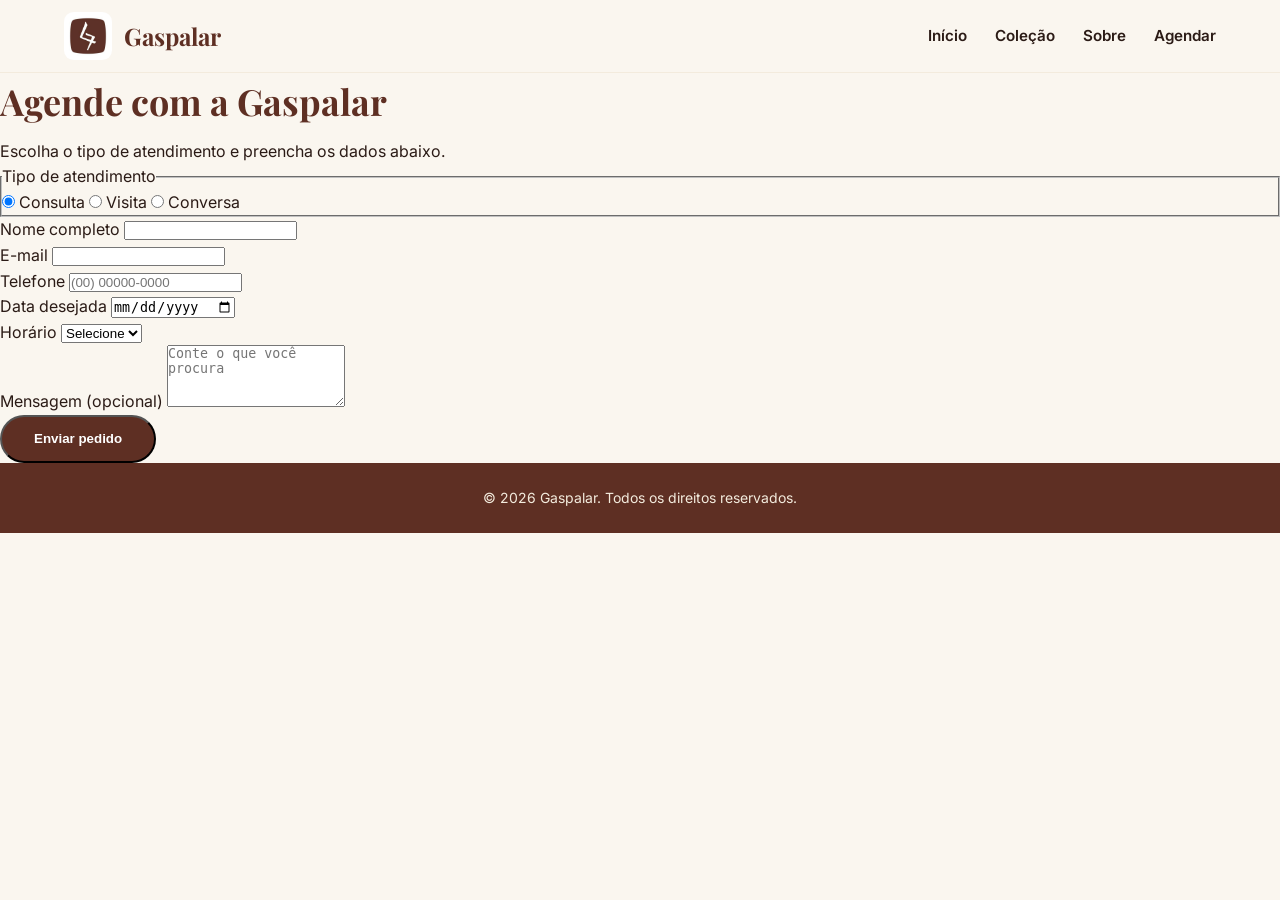
==== agendar.html @ da935040 "site finalizado com muito amor para o renanzinho, compre conosco!!" ====
<!DOCTYPE html>
<html lang="pt-BR">
<head>
  <meta charset="UTF-8">
  <meta name="viewport" content="width=device-width, initial-scale=1.0">
  <title>Agendar | Gaspalar</title>
  <link rel="preconnect" href="https://fonts.googleapis.com">
  <link rel="preconnect" href="https://fonts.gstatic.com" crossorigin>
  <link href="https://fonts.googleapis.com/css2?family=Inter:wght@400;600&family=Playfair+Display:wght@600;700&display=swap" rel="stylesheet">
  <link rel="stylesheet" href="style.css">
</head>
<body>
  <header class="topo">
    <a class="logo" href="index.html">
      <img src="img/images.jpg LOGO GASPALAR.jpg" alt="Logo da Gaspalar">
      <span>Gaspalar</span>
    </a>
    <nav>
      <ul>
        <li><a href="index.html#inicio">Início</a></li>
        <li><a href="index.html#colecao">Coleção</a></li>
        <li><a href="index.html#sobre">Sobre</a></li>
        <li><a href="agendar.html">Agendar</a></li>
      </ul>
    </nav>
  </header>

  <main>
    <section class="agendar">
      <h1 class="titulo-secao">Agende com a Gaspalar</h1>
      <p class="subtitulo">Escolha o tipo de atendimento e preencha os dados abaixo.</p>

      <form class="form-card" action="obrigado.html" method="get">
        <fieldset class="tipos">
          <legend>Tipo de atendimento</legend>
          <label class="tipo">
            <input type="radio" name="tipo" value="consulta" checked>
            <span>Consulta</span>
          </label>
          <label class="tipo">
            <input type="radio" name="tipo" value="visita">
            <span>Visita</span>
          </label>
          <label class="tipo">
            <input type="radio" name="tipo" value="conversa">
            <span>Conversa</span>
          </label>
        </fieldset>

        <div class="campo">
          <label for="nome">Nome completo</label>
          <input type="text" id="nome" name="nome" required>
        </div>

        <div class="linha">
          <div class="campo">
            <label for="email">E-mail</label>
            <input type="email" id="email" name="email" required>
          </div>
          <div class="campo">
            <label for="telefone">Telefone</label>
            <input type="tel" id="telefone" name="telefone" placeholder="(00) 00000-0000" required>
          </div>
        </div>

        <div class="linha">
          <div class="campo">
            <label for="data">Data desejada</label>
            <input type="date" id="data" name="data" required>
          </div>
          <div class="campo">
            <label for="horario">Horário</label>
            <select id="horario" name="horario" required>
              <option value="">Selecione</option>
              <option>09:00</option>
              <option>10:00</option>
              <option>11:00</option>
              <option>14:00</option>
              <option>15:00</option>
              <option>16:00</option>
            </select>
          </div>
        </div>

        <div class="campo">
          <label for="mensagem">Mensagem (opcional)</label>
          <textarea id="mensagem" name="mensagem" rows="4" placeholder="Conte o que você procura"></textarea>
        </div>

        <button class="btn" type="submit">Enviar pedido</button>
      </form>

    </section>
  </main>

  <footer class="rodape">
    <p>&copy; 2026 Gaspalar. Todos os direitos reservados.</p>
  </footer>
</body>
</html>
---- style.css ----
:root {
  --cafe: #5e2f23;
  --caramelo: #c77d2e;
  --bege: #f3ebdd;
  --creme: #faf6ef;
  --texto: #2b1b16;
  --branco: #ffffff;
  --fonte-titulo: "Playfair Display", Georgia, serif;
  --fonte-texto: "Inter", Arial, sans-serif;
  --raio: 1.25rem;
  --sombra: 0 0.5rem 1.5rem rgba(60, 30, 20, 0.12);
}

* { margin: 0; padding: 0; box-sizing: border-box; }
html { scroll-behavior: smooth; }
body { font-family: var(--fonte-texto); font-size: 1rem; line-height: 1.6; color: var(--texto); background: var(--creme); }
img { display: block; max-width: 100%; }

.topo { position: sticky; top: 0; z-index: 10; display: flex; justify-content: space-between; align-items: center; padding: 0.75rem 5%; background: var(--creme); border-bottom: 0.0625rem solid var(--bege); }
.logo { display: flex; align-items: center; gap: 0.75rem; font-family: var(--fonte-titulo); font-size: 1.5rem; font-weight: 700; color: var(--cafe); text-decoration: none; }
.logo img { width: 3rem; height: 3rem; border-radius: 0.6rem; }
nav ul { display: flex; gap: 1.75rem; list-style: none; }
nav a { font-size: 0.95rem; font-weight: 600; color: var(--texto); text-decoration: none; }

.rodape { padding: 1.5rem 5%; text-align: center; font-size: 0.875rem; color: var(--bege); background: var(--cafe); }

.hero { display: grid; grid-template-columns: 1fr 1fr; gap: 3rem; align-items: center; padding: 4rem 5%; background: var(--bege); }
.hero h1 { font-family: var(--fonte-titulo); font-size: 3rem; line-height: 1.15; color: var(--cafe); }
.hero p { max-width: 32rem; margin: 1.25rem 0 2rem; font-size: 1.15rem; }
.hero img { border-radius: 1.5rem; box-shadow: var(--sombra); }

.btn { display: inline-block; padding: 0.9rem 2rem; font-weight: 600; color: var(--branco); background: var(--cafe); border-radius: 62rem; text-decoration: none; }

.colecao { padding: 4rem 5%; text-align: center; }
.titulo-secao { font-family: var(--fonte-titulo); font-size: 2.25rem; color: var(--cafe); }
.subtitulo { margin-top: 0.5rem; }
.cards { display: grid; grid-template-columns: repeat(auto-fit, minmax(16rem, 1fr)); gap: 2rem; margin-top: 2.5rem; }
.card { overflow: hidden; text-align: left; background: var(--branco); border-radius: var(--raio); box-shadow: var(--sombra); }
.card img { width: 100%; aspect-ratio: 1 / 1; object-fit: cover; }
.card div { padding: 1.25rem 1.5rem 1.5rem; }
.card h3 { margin-bottom: 0.4rem; font-family: var(--fonte-titulo); font-size: 1.3rem; color: var(--cafe); }

/* Animações com transition */
.btn { transition: background 0.3s ease, transform 0.3s ease; }
.btn:hover { background: var(--caramelo); transform: translateY(-0.2rem); }
nav a { transition: color 0.3s ease; }
nav a:hover { color: var(--caramelo); }
.card { transition: transform 0.35s ease, box-shadow 0.35s ease; }
.card:hover { transform: translateY(-0.5rem); box-shadow: 0 1rem 2rem rgba(60, 30, 20, 0.2); }
.card img { transition: transform 0.5s ease; }
.card:hover img { transform: scale(1.06); }
.logo img { transition: transform 0.3s ease; }
.logo:hover img { transform: rotate(-6deg); }

@keyframes aparecer { from { opacity: 0; transform: translateY(1.5rem); } to { opacity: 1; transform: none; } }
.hero-texto, .hero img { animation: aparecer 0.9s ease both; }
.hero img { animation-delay: 0.2s; }

.sobre, .contato { padding: 4rem 5%; text-align: center; }
.sobre p { max-width: 40rem; margin: 1rem auto 0; }
.contato { color: var(--branco); background: var(--cafe); }
.contato .titulo-secao { color: var(--branco); }
.contato p { margin: 0.75rem 0 1.75rem; }
.btn-claro { color: var(--cafe); background: var(--bege); }

@media (max-width: 48rem) {
  .topo { flex-direction: column; gap: 0.75rem; }
  nav ul { gap: 1.1rem; }
  .hero { grid-template-columns: 1fr; padding: 2.5rem 5%; gap: 2rem; text-align: center; }
  .hero h1 { font-size: 2.1rem; }
  .hero p { margin-inline: auto; }
  .titulo-secao { font-size: 1.8rem; }
}
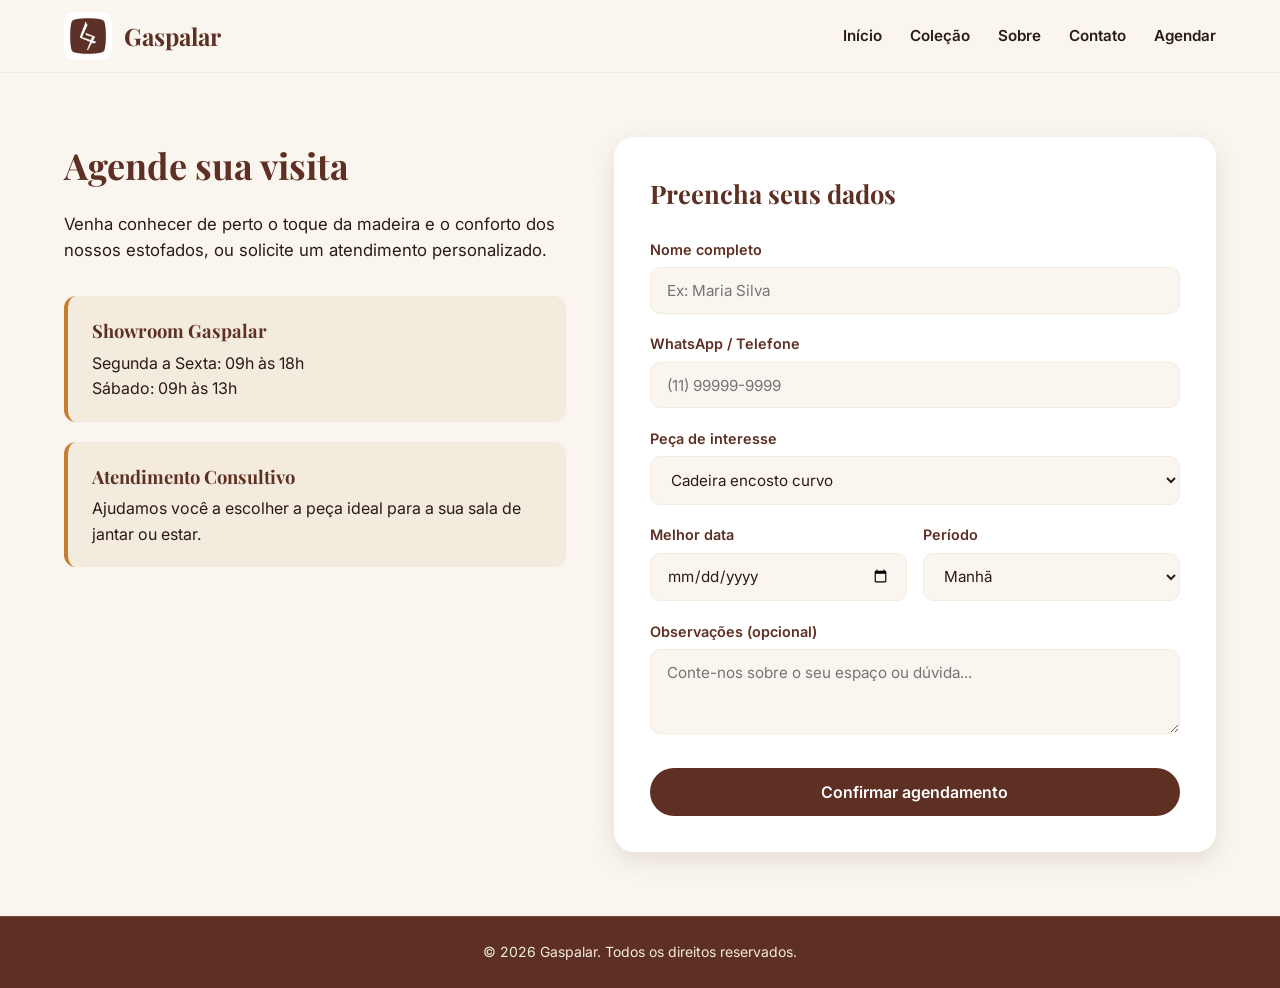
==== commit a3f9f4af: "ajustes final compre conosco renanzinho!!" ====
--- a/agendar.html
+++ b/agendar.html
@@ -3,7 +3,7 @@
 <head>
   <meta charset="UTF-8">
   <meta name="viewport" content="width=device-width, initial-scale=1.0">
-  <title>Agendar | Gaspalar</title>
+  <title>Agendar Visita | Gaspalar</title>
   <link rel="preconnect" href="https://fonts.googleapis.com">
   <link rel="preconnect" href="https://fonts.gstatic.com" crossorigin>
   <link href="https://fonts.googleapis.com/css2?family=Inter:wght@400;600&family=Playfair+Display:wght@600;700&display=swap" rel="stylesheet">
@@ -20,76 +20,73 @@
         <li><a href="index.html#inicio">Início</a></li>
         <li><a href="index.html#colecao">Coleção</a></li>
         <li><a href="index.html#sobre">Sobre</a></li>
+        <li><a href="index.html#contato">Contato</a></li>
         <li><a href="agendar.html">Agendar</a></li>
       </ul>
     </nav>
   </header>
 
   <main>
-    <section class="agendar">
-      <h1 class="titulo-secao">Agende com a Gaspalar</h1>
-      <p class="subtitulo">Escolha o tipo de atendimento e preencha os dados abaixo.</p>
+    <section class="pagina-agendar">
+      <div class="agendar-info">
+        <h1 class="titulo-secao">Agende sua visita</h1>
+        <p>Venha conhecer de perto o toque da madeira e o conforto dos nossos estofados, ou solicite um atendimento personalizado.</p>
+        
+        <div class="info-box">
+          <h3>Showroom Gaspalar</h3>
+          <p>Segunda a Sexta: 09h às 18h<br>Sábado: 09h às 13h</p>
+        </div>
 
-      <form class="form-card" action="obrigado.html" method="get">
-        <fieldset class="tipos">
-          <legend>Tipo de atendimento</legend>
-          <label class="tipo">
-            <input type="radio" name="tipo" value="consulta" checked>
-            <span>Consulta</span>
-          </label>
-          <label class="tipo">
-            <input type="radio" name="tipo" value="visita">
-            <span>Visita</span>
-          </label>
-          <label class="tipo">
-            <input type="radio" name="tipo" value="conversa">
-            <span>Conversa</span>
-          </label>
-        </fieldset>
+        <div class="info-box">
+          <h3>Atendimento Consultivo</h3>
+          <p>Ajudamos você a escolher a peça ideal para a sua sala de jantar ou estar.</p>
+        </div>
+      </div>
+
+      <form class="form-agendar" action="#confirmado">
+        <h2>Preencha seus dados</h2>
 
         <div class="campo">
           <label for="nome">Nome completo</label>
-          <input type="text" id="nome" name="nome" required>
+          <input type="text" id="nome" name="nome" placeholder="Ex: Maria Silva" required>
         </div>
 
-        <div class="linha">
-          <div class="campo">
-            <label for="email">E-mail</label>
-            <input type="email" id="email" name="email" required>
-          </div>
-          <div class="campo">
-            <label for="telefone">Telefone</label>
-            <input type="tel" id="telefone" name="telefone" placeholder="(00) 00000-0000" required>
-          </div>
+        <div class="campo">
+          <label for="telefone">WhatsApp / Telefone</label>
+          <input type="tel" id="telefone" name="telefone" placeholder="(11) 99999-9999" required>
         </div>
 
-        <div class="linha">
+        <div class="campo">
+          <label for="modelo">Peça de interesse</label>
+          <select id="modelo" name="modelo">
+            <option value="curvo">Cadeira encosto curvo</option>
+            <option value="tecido">Cadeira estofada em tecido</option>
+            <option value="uxua">Poltrona ÚXUA 226</option>
+            <option value="todos">Quero conhecer toda a coleção</option>
+          </select>
+        </div>
+
+        <div class="campo-duplo">
           <div class="campo">
-            <label for="data">Data desejada</label>
+            <label for="data">Melhor data</label>
             <input type="date" id="data" name="data" required>
           </div>
           <div class="campo">
-            <label for="horario">Horário</label>
-            <select id="horario" name="horario" required>
-              <option value="">Selecione</option>
-              <option>09:00</option>
-              <option>10:00</option>
-              <option>11:00</option>
-              <option>14:00</option>
-              <option>15:00</option>
-              <option>16:00</option>
+            <label for="periodo">Período</label>
+            <select id="periodo" name="periodo">
+              <option value="manha">Manhã</option>
+              <option value="tarde">Tarde</option>
             </select>
           </div>
         </div>
 
         <div class="campo">
-          <label for="mensagem">Mensagem (opcional)</label>
-          <textarea id="mensagem" name="mensagem" rows="4" placeholder="Conte o que você procura"></textarea>
+          <label for="mensagem">Observações (opcional)</label>
+          <textarea id="mensagem" name="mensagem" rows="3" placeholder="Conte-nos sobre o seu espaço ou dúvida..."></textarea>
         </div>
 
-        <button class="btn" type="submit">Enviar pedido</button>
+        <button type="submit" class="btn btn-full">Confirmar agendamento</button>
       </form>
-
     </section>
   </main>
 
--- a/style.css
+++ b/style.css
@@ -11,63 +11,543 @@
   --sombra: 0 0.5rem 1.5rem rgba(60, 30, 20, 0.12);
 }
 
-* { margin: 0; padding: 0; box-sizing: border-box; }
-html { scroll-behavior: smooth; }
-body { font-family: var(--fonte-texto); font-size: 1rem; line-height: 1.6; color: var(--texto); background: var(--creme); }
-img { display: block; max-width: 100%; }
-
-.topo { position: sticky; top: 0; z-index: 10; display: flex; justify-content: space-between; align-items: center; padding: 0.75rem 5%; background: var(--creme); border-bottom: 0.0625rem solid var(--bege); }
-.logo { display: flex; align-items: center; gap: 0.75rem; font-family: var(--fonte-titulo); font-size: 1.5rem; font-weight: 700; color: var(--cafe); text-decoration: none; }
-.logo img { width: 3rem; height: 3rem; border-radius: 0.6rem; }
-nav ul { display: flex; gap: 1.75rem; list-style: none; }
-nav a { font-size: 0.95rem; font-weight: 600; color: var(--texto); text-decoration: none; }
-
-.rodape { padding: 1.5rem 5%; text-align: center; font-size: 0.875rem; color: var(--bege); background: var(--cafe); }
-
-.hero { display: grid; grid-template-columns: 1fr 1fr; gap: 3rem; align-items: center; padding: 4rem 5%; background: var(--bege); }
-.hero h1 { font-family: var(--fonte-titulo); font-size: 3rem; line-height: 1.15; color: var(--cafe); }
-.hero p { max-width: 32rem; margin: 1.25rem 0 2rem; font-size: 1.15rem; }
-.hero img { border-radius: 1.5rem; box-shadow: var(--sombra); }
-
-.btn { display: inline-block; padding: 0.9rem 2rem; font-weight: 600; color: var(--branco); background: var(--cafe); border-radius: 62rem; text-decoration: none; }
-
-.colecao { padding: 4rem 5%; text-align: center; }
-.titulo-secao { font-family: var(--fonte-titulo); font-size: 2.25rem; color: var(--cafe); }
-.subtitulo { margin-top: 0.5rem; }
-.cards { display: grid; grid-template-columns: repeat(auto-fit, minmax(16rem, 1fr)); gap: 2rem; margin-top: 2.5rem; }
-.card { overflow: hidden; text-align: left; background: var(--branco); border-radius: var(--raio); box-shadow: var(--sombra); }
-.card img { width: 100%; aspect-ratio: 1 / 1; object-fit: cover; }
-.card div { padding: 1.25rem 1.5rem 1.5rem; }
-.card h3 { margin-bottom: 0.4rem; font-family: var(--fonte-titulo); font-size: 1.3rem; color: var(--cafe); }
-
-/* Animações com transition */
-.btn { transition: background 0.3s ease, transform 0.3s ease; }
-.btn:hover { background: var(--caramelo); transform: translateY(-0.2rem); }
-nav a { transition: color 0.3s ease; }
-nav a:hover { color: var(--caramelo); }
-.card { transition: transform 0.35s ease, box-shadow 0.35s ease; }
-.card:hover { transform: translateY(-0.5rem); box-shadow: 0 1rem 2rem rgba(60, 30, 20, 0.2); }
-.card img { transition: transform 0.5s ease; }
-.card:hover img { transform: scale(1.06); }
-.logo img { transition: transform 0.3s ease; }
-.logo:hover img { transform: rotate(-6deg); }
-
-@keyframes aparecer { from { opacity: 0; transform: translateY(1.5rem); } to { opacity: 1; transform: none; } }
-.hero-texto, .hero img { animation: aparecer 0.9s ease both; }
-.hero img { animation-delay: 0.2s; }
-
-.sobre, .contato { padding: 4rem 5%; text-align: center; }
-.sobre p { max-width: 40rem; margin: 1rem auto 0; }
-.contato { color: var(--branco); background: var(--cafe); }
-.contato .titulo-secao { color: var(--branco); }
-.contato p { margin: 0.75rem 0 1.75rem; }
-.btn-claro { color: var(--cafe); background: var(--bege); }
-
+* {
+  margin: 0;
+  padding: 0;
+  box-sizing: border-box;
+}
+
+html {
+  scroll-behavior: smooth;
+}
+
+body {
+  font-family: var(--fonte-texto);
+  font-size: 1rem;
+  line-height: 1.6;
+  color: var(--texto);
+  background: var(--creme);
+}
+
+img {
+  display: block;
+  max-width: 100%;
+}
+
+/* Cabeçalho e Navegação */
+.topo {
+  position: sticky;
+  top: 0;
+  z-index: 10;
+  display: flex;
+  justify-content: space-between;
+  align-items: center;
+  padding: 0.75rem 5%;
+  background: rgba(250, 246, 239, 0.95);
+  backdrop-filter: blur(0.4rem);
+  border-bottom: 0.0625rem solid var(--bege);
+  animation: descerTopo 0.6s ease both;
+}
+
+.logo {
+  display: flex;
+  align-items: center;
+  gap: 0.75rem;
+  font-family: var(--fonte-titulo);
+  font-size: 1.5rem;
+  font-weight: 700;
+  color: var(--cafe);
+  text-decoration: none;
+}
+
+.logo img {
+  width: 3rem;
+  height: 3rem;
+  border-radius: 0.6rem;
+  transition: transform 0.35s ease, box-shadow 0.35s ease;
+}
+
+.logo:hover img {
+  transform: rotate(-6deg) scale(1.05);
+  box-shadow: 0 0.3rem 0.8rem rgba(94, 47, 35, 0.25);
+}
+
+nav ul {
+  display: flex;
+  gap: 1.75rem;
+  list-style: none;
+}
+
+nav a {
+  position: relative;
+  padding-bottom: 0.25rem;
+  font-size: 0.95rem;
+  font-weight: 600;
+  color: var(--texto);
+  text-decoration: none;
+  transition: color 0.3s ease;
+}
+
+nav a::after {
+  content: "";
+  position: absolute;
+  left: 0;
+  bottom: 0;
+  width: 0;
+  height: 0.125rem;
+  background: var(--caramelo);
+  transition: width 0.3s ease;
+}
+
+nav a:hover {
+  color: var(--caramelo);
+}
+
+nav a:hover::after {
+  width: 100%;
+}
+
+/* Seção Hero */
+.hero {
+  display: grid;
+  grid-template-columns: 1fr 1fr;
+  gap: 3rem;
+  align-items: center;
+  padding: 4rem 5%;
+  background: var(--bege);
+  overflow: hidden;
+}
+
+.hero h1 {
+  font-family: var(--fonte-titulo);
+  font-size: 3rem;
+  line-height: 1.15;
+  color: var(--cafe);
+}
+
+.hero p {
+  max-width: 32rem;
+  margin: 1.25rem 0 2rem;
+  font-size: 1.15rem;
+}
+
+.hero-imagem img {
+  border-radius: 1.5rem;
+  box-shadow: var(--sombra);
+  animation: flutuar 4.5s ease-in-out infinite;
+  transition: transform 0.4s ease;
+}
+
+.hero-imagem img:hover {
+  transform: scale(1.02);
+}
+
+/* Botões com animação de brilho e elevação */
+.btn {
+  position: relative;
+  overflow: hidden;
+  display: inline-block;
+  padding: 0.9rem 2rem;
+  font-weight: 600;
+  color: var(--branco);
+  background: var(--cafe);
+  border-radius: 62rem;
+  text-decoration: none;
+  transition: background 0.3s ease, transform 0.3s ease, box-shadow 0.3s ease;
+}
+
+.btn::before {
+  content: "";
+  position: absolute;
+  top: 0;
+  left: -100%;
+  width: 60%;
+  height: 100%;
+  background: linear-gradient(120deg, transparent, rgba(255, 255, 255, 0.3), transparent);
+  transition: left 0.55s ease;
+}
+
+.btn:hover {
+  background: var(--caramelo);
+  transform: translateY(-0.25rem);
+  box-shadow: 0 0.6rem 1.2rem rgba(94, 47, 35, 0.25);
+}
+
+.btn:hover::before {
+  left: 130%;
+}
+
+.btn-claro {
+  color: var(--cafe);
+  background: var(--bege);
+}
+
+.btn-claro:hover {
+  color: var(--branco);
+  background: var(--caramelo);
+}
+
+.btn-pulso {
+  animation: pulsarSuave 2.8s infinite;
+}
+
+/* Coleção e Cartões */
+.colecao {
+  padding: 4rem 5%;
+  text-align: center;
+}
+
+.titulo-secao {
+  font-family: var(--fonte-titulo);
+  font-size: 2.25rem;
+  color: var(--cafe);
+}
+
+.subtitulo {
+  margin-top: 0.5rem;
+}
+
+.cards {
+  display: grid;
+  grid-template-columns: repeat(auto-fit, minmax(16rem, 1fr));
+  gap: 2rem;
+  margin-top: 2.5rem;
+}
+
+.card {
+  position: relative;
+  overflow: hidden;
+  text-align: left;
+  background: var(--branco);
+  border-radius: var(--raio);
+  box-shadow: var(--sombra);
+  border-bottom: 0.25rem solid transparent;
+  opacity: 0;
+  animation: aparecer 0.8s ease forwards;
+  transition: transform 0.35s ease, box-shadow 0.35s ease, border-color 0.35s ease;
+}
+
+.card:nth-child(1) {
+  animation-delay: 0.15s;
+}
+
+.card:nth-child(2) {
+  animation-delay: 0.35s;
+}
+
+.card:nth-child(3) {
+  animation-delay: 0.55s;
+}
+
+.card:hover {
+  transform: translateY(-0.55rem);
+  box-shadow: 0 1.2rem 2.2rem rgba(60, 30, 20, 0.2);
+  border-bottom-color: var(--caramelo);
+}
+
+.card-img-box {
+  overflow: hidden;
+}
+
+.card img {
+  width: 100%;
+  aspect-ratio: 1 / 1;
+  object-fit: cover;
+  transition: transform 0.55s ease;
+}
+
+.card:hover img {
+  transform: scale(1.08);
+}
+
+.card-conteudo {
+  padding: 1.25rem 1.5rem 1.5rem;
+}
+
+.card h3 {
+  margin-bottom: 0.4rem;
+  font-family: var(--fonte-titulo);
+  font-size: 1.3rem;
+  color: var(--cafe);
+  transition: color 0.3s ease;
+}
+
+.card:hover h3 {
+  color: var(--caramelo);
+}
+
+/* Seção Diferenciais */
+.diferenciais {
+  padding: 4rem 5%;
+  text-align: center;
+  background: var(--bege);
+}
+
+.grid-diferenciais {
+  display: grid;
+  grid-template-columns: repeat(auto-fit, minmax(15rem, 1fr));
+  gap: 2rem;
+  margin-top: 2.5rem;
+}
+
+.item-diferencial {
+  padding: 2rem 1.5rem;
+  text-align: left;
+  background: var(--creme);
+  border-radius: var(--raio);
+  box-shadow: var(--sombra);
+  transition: transform 0.35s ease, background 0.35s ease;
+}
+
+.item-diferencial:hover {
+  transform: translateY(-0.4rem);
+  background: var(--branco);
+}
+
+.badge {
+  display: inline-block;
+  margin-bottom: 1rem;
+  padding: 0.35rem 0.85rem;
+  font-family: var(--fonte-titulo);
+  font-weight: 700;
+  color: var(--branco);
+  background: var(--caramelo);
+  border-radius: 62rem;
+  transition: transform 0.3s ease;
+}
+
+.item-diferencial:hover .badge {
+  transform: scale(1.1);
+}
+
+.item-diferencial h3 {
+  margin-bottom: 0.5rem;
+  font-family: var(--fonte-titulo);
+  font-size: 1.25rem;
+  color: var(--cafe);
+}
+
+/* Seções Sobre e Contato */
+.sobre, .contato {
+  padding: 4rem 5%;
+  text-align: center;
+}
+
+.sobre p {
+  max-width: 40rem;
+  margin: 1rem auto 0;
+}
+
+.contato {
+  color: var(--branco);
+  background: var(--cafe);
+}
+
+.contato .titulo-secao {
+  color: var(--branco);
+}
+
+.contato p {
+  margin: 0.75rem 0 1.75rem;
+}
+
+/* Página Agendar e Formulário Animado */
+.pagina-agendar {
+  display: grid;
+  grid-template-columns: 1fr 1.2fr;
+  gap: 3rem;
+  align-items: start;
+  padding: 4rem 5%;
+  animation: aparecer 0.8s ease both;
+}
+
+.agendar-info > p {
+  margin: 1rem 0 2rem;
+  font-size: 1.05rem;
+}
+
+.info-box {
+  margin-bottom: 1.25rem;
+  padding: 1.25rem 1.5rem;
+  background: var(--bege);
+  border-left: 0.25rem solid var(--caramelo);
+  border-radius: 0.75rem;
+  transition: transform 0.3s ease;
+}
+
+.info-box:hover {
+  transform: translateX(0.4rem);
+}
+
+.info-box h3 {
+  margin-bottom: 0.3rem;
+  font-family: var(--fonte-titulo);
+  font-size: 1.15rem;
+  color: var(--cafe);
+}
+
+.form-agendar {
+  padding: 2.25rem;
+  background: var(--branco);
+  border-radius: var(--raio);
+  box-shadow: var(--sombra);
+}
+
+.form-agendar h2 {
+  margin-bottom: 1.5rem;
+  font-family: var(--fonte-titulo);
+  font-size: 1.6rem;
+  color: var(--cafe);
+}
+
+.campo {
+  margin-bottom: 1.15rem;
+}
+
+.campo-duplo {
+  display: grid;
+  grid-template-columns: 1fr 1fr;
+  gap: 1rem;
+}
+
+.campo label {
+  display: block;
+  margin-bottom: 0.4rem;
+  font-size: 0.9rem;
+  font-weight: 600;
+  color: var(--cafe);
+}
+
+.campo input,
+.campo select,
+.campo textarea {
+  width: 100%;
+  padding: 0.8rem 1rem;
+  font-family: var(--fonte-texto);
+  font-size: 0.95rem;
+  color: var(--texto);
+  background: var(--creme);
+  border: 0.1rem solid var(--bege);
+  border-radius: 0.65rem;
+  outline: none;
+  transition: border-color 0.3s ease, box-shadow 0.3s ease, transform 0.2s ease;
+}
+
+.campo input:focus,
+.campo select:focus,
+.campo textarea:focus {
+  background: var(--branco);
+  border-color: var(--caramelo);
+  box-shadow: 0 0 0 0.25rem rgba(199, 125, 46, 0.18);
+  transform: translateY(-0.1rem);
+}
+
+.btn-full {
+  width: 100%;
+  margin-top: 0.5rem;
+  font-family: var(--fonte-texto);
+  font-size: 1rem;
+  border: none;
+  cursor: pointer;
+}
+
+/* Rodapé */
+.rodape {
+  padding: 1.5rem 5%;
+  text-align: center;
+  font-size: 0.875rem;
+  color: var(--bege);
+  background: var(--cafe);
+  border-top: 0.0625rem solid rgba(243, 235, 221, 0.15);
+}
+
+/* Keyframes das Animações */
+@keyframes aparecer {
+  from {
+    opacity: 0;
+    transform: translateY(1.5rem);
+  }
+  to {
+    opacity: 1;
+    transform: translateY(0);
+  }
+}
+
+@keyframes descerTopo {
+  from {
+    opacity: 0;
+    transform: translateY(-1rem);
+  }
+  to {
+    opacity: 1;
+    transform: translateY(0);
+  }
+}
+
+@keyframes flutuar {
+  0%, 100% {
+    transform: translateY(0);
+  }
+  50% {
+    transform: translateY(-0.5rem);
+  }
+}
+
+@keyframes pulsarSuave {
+  0%, 100% {
+    box-shadow: 0 0 0 0 rgba(243, 235, 221, 0.45);
+  }
+  50% {
+    box-shadow: 0 0 0 0.65rem rgba(243, 235, 221, 0);
+  }
+}
+
+.hero-texto {
+  animation: aparecer 0.9s ease both;
+}
+
+.hero-imagem {
+  animation: aparecer 0.9s ease 0.2s both;
+}
+
+/* Responsividade */
 @media (max-width: 48rem) {
-  .topo { flex-direction: column; gap: 0.75rem; }
-  nav ul { gap: 1.1rem; }
-  .hero { grid-template-columns: 1fr; padding: 2.5rem 5%; gap: 2rem; text-align: center; }
-  .hero h1 { font-size: 2.1rem; }
-  .hero p { margin-inline: auto; }
-  .titulo-secao { font-size: 1.8rem; }
+  .topo {
+    flex-direction: column;
+    gap: 0.75rem;
+  }
+
+  nav ul {
+    gap: 1.1rem;
+    flex-wrap: wrap;
+    justify-content: center;
+  }
+
+  .hero {
+    grid-template-columns: 1fr;
+    padding: 2.5rem 5%;
+    gap: 2rem;
+    text-align: center;
+  }
+
+  .hero h1 {
+    font-size: 2.1rem;
+  }
+
+  .hero p {
+    margin-inline: auto;
+  }
+
+  .titulo-secao {
+    font-size: 1.8rem;
+  }
+
+  .pagina-agendar {
+    grid-template-columns: 1fr;
+    padding: 2.5rem 5%;
+  }
+
+  .campo-duplo {
+    grid-template-columns: 1fr;
+  }
 }
